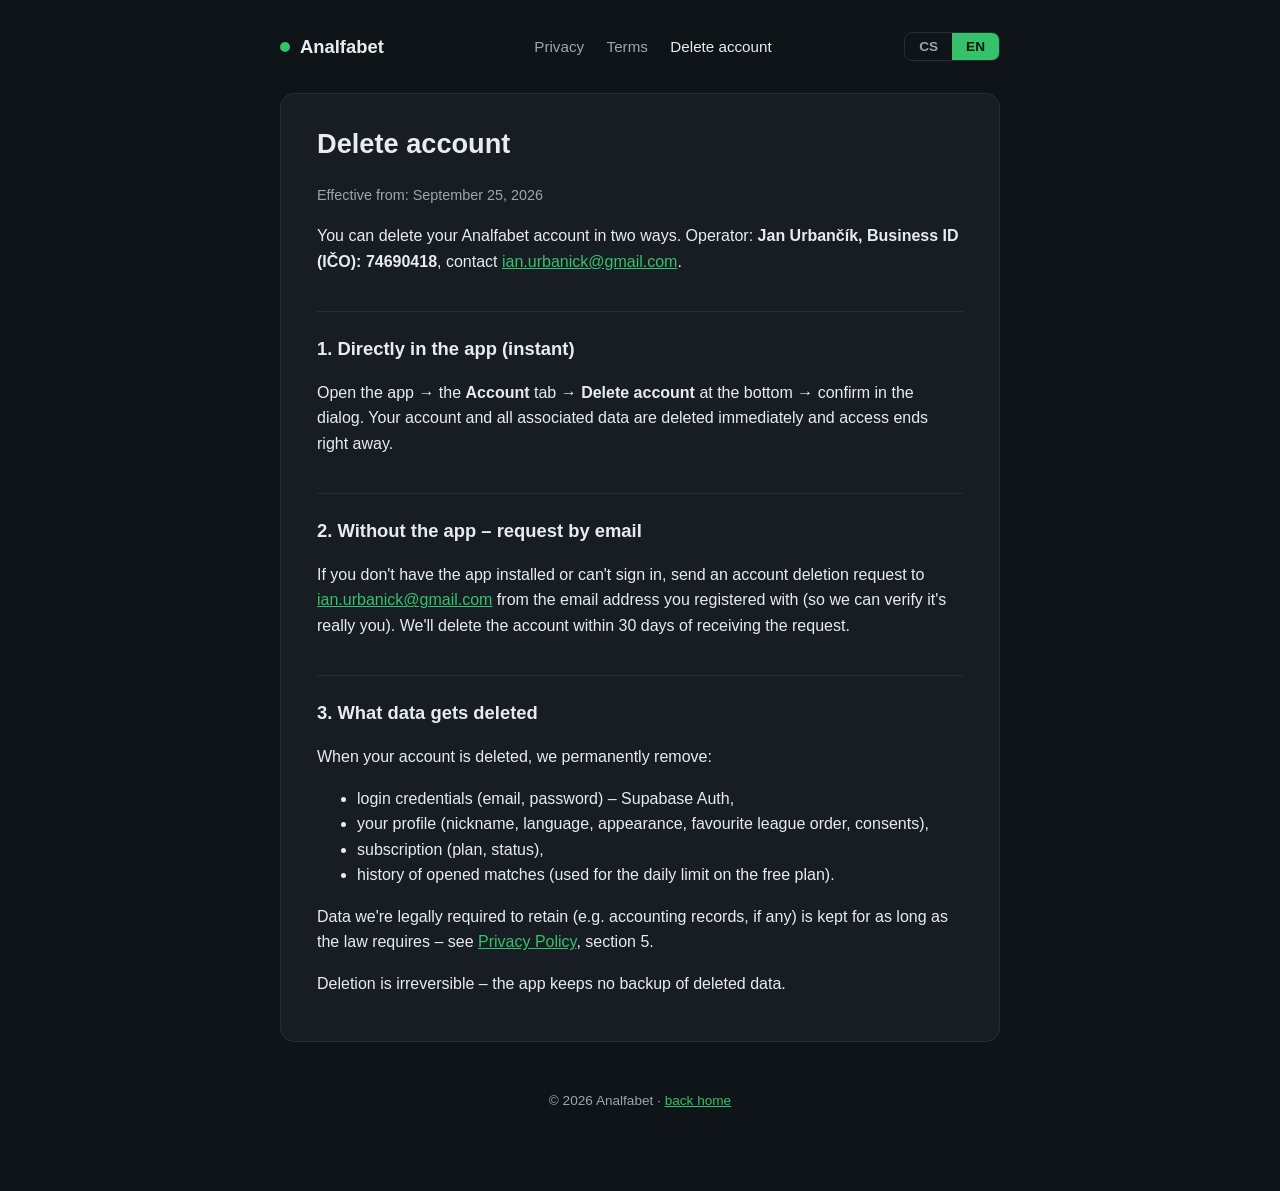
==== delete-account.html @ 8f94e959 "delete user" ====
<!doctype html>
<html lang="cs">
<head>
<meta charset="utf-8">
<meta name="viewport" content="width=device-width, initial-scale=1">
<title>Analfabet &ndash; Smazání účtu / Delete account</title>
<link rel="stylesheet" href="style.css">
</head>
<body>
<div class="wrap">
  <header class="site">
    <a class="brand" href="index.html"><span class="dot"></span> Analfabet</a>
    <nav class="top">
      <a href="privacy.html">Privacy</a>
      <a href="terms.html">Terms</a>
      <a href="delete-account.html" class="active">Delete account</a>
    </nav>
    <div class="lang-toggle">
      <button data-lang="cs">CS</button>
      <button data-lang="en">EN</button>
    </div>
  </header>

  <div class="card">

    <div class="lang-block" data-lang="cs">
      <h1>Smazání účtu</h1>
      <p class="muted">Platnost od: 25. 9. 2026</p>

      <p>Účet v appce Analfabet můžete smazat dvěma způsoby. Provozovatel: <strong>Jan Urbančík,
      IČO 74690418</strong>, kontakt <a href="mailto:ian.urbanick@gmail.com">ian.urbanick@gmail.com</a>.</p>

      <h2>1. Přímo v appce (okamžitě)</h2>
      <p>Otevřete appku &rarr; záložka <strong>Účet</strong> &rarr; dole <strong>Smazat účet</strong>
      &rarr; potvrďte v dialogu. Účet i veškerá přidružená data se smažou okamžitě a přístup zanikne
      hned.</p>

      <h2>2. Bez appky &ndash; žádost e-mailem</h2>
      <p>Pokud appku nemáte nainstalovanou nebo se do ní nemůžete přihlásit, pošlete žádost o smazání
      účtu na <a href="mailto:ian.urbanick@gmail.com">ian.urbanick@gmail.com</a> z e-mailové adresy,
      pod kterou jste v appce registrovaní (kvůli ověření, že jde skutečně o vás). Účet smažeme
      nejpozději do 30 dnů od doručení žádosti.</p>

      <h2>3. Jaká data se smažou</h2>
      <p>Při smazání účtu trvale odstraníme:</p>
      <ul>
        <li>přihlašovací údaje (e-mail, heslo) &ndash; Supabase Auth,</li>
        <li>profil (přezdívka, jazyk, vzhled, oblíbené pořadí lig, souhlasy),</li>
        <li>předplatné (plán, stav),</li>
        <li>historii otevřených zápasů (kvůli dennímu limitu ve free verzi appky).</li>
      </ul>
      <p>Údaje, které jsme ze zákona povinni uchovat (např. účetní doklady, pokud existují), zůstávají
      po dobu vyžadovanou legislativou &ndash; viz <a href="privacy.html">Zásady ochrany osobních
      údajů</a>, bod 5.</p>
      <p>Smazání je nevratné &ndash; appka si žádná data zálohovaně neponechává.</p>
    </div>

    <div class="lang-block" data-lang="en">
      <h1>Delete account</h1>
      <p class="muted">Effective from: September 25, 2026</p>

      <p>You can delete your Analfabet account in two ways. Operator: <strong>Jan Urbančík,
      Business ID (IČO): 74690418</strong>, contact <a href="mailto:ian.urbanick@gmail.com">ian.urbanick@gmail.com</a>.</p>

      <h2>1. Directly in the app (instant)</h2>
      <p>Open the app &rarr; the <strong>Account</strong> tab &rarr; <strong>Delete account</strong>
      at the bottom &rarr; confirm in the dialog. Your account and all associated data are deleted
      immediately and access ends right away.</p>

      <h2>2. Without the app &ndash; request by email</h2>
      <p>If you don't have the app installed or can't sign in, send an account deletion request to
      <a href="mailto:ian.urbanick@gmail.com">ian.urbanick@gmail.com</a> from the email address you
      registered with (so we can verify it's really you). We'll delete the account within 30 days of
      receiving the request.</p>

      <h2>3. What data gets deleted</h2>
      <p>When your account is deleted, we permanently remove:</p>
      <ul>
        <li>login credentials (email, password) &ndash; Supabase Auth,</li>
        <li>your profile (nickname, language, appearance, favourite league order, consents),</li>
        <li>subscription (plan, status),</li>
        <li>history of opened matches (used for the daily limit on the free plan).</li>
      </ul>
      <p>Data we're legally required to retain (e.g. accounting records, if any) is kept for as long
      as the law requires &ndash; see <a href="privacy.html">Privacy Policy</a>, section 5.</p>
      <p>Deletion is irreversible &ndash; the app keeps no backup of deleted data.</p>
    </div>

  </div>

  <footer>
    <div class="lang-block" data-lang="cs">&copy; 2026 Analfabet &middot; <a href="index.html">zpět na úvod</a></div>
    <div class="lang-block" data-lang="en">&copy; 2026 Analfabet &middot; <a href="index.html">back home</a></div>
  </footer>
</div>
<script src="lang.js"></script>
</body>
</html>
---- style.css ----
:root {
  --bg: #0f1418;
  --card: #171d23;
  --text: #e8ecef;
  --muted: #9aa7b0;
  --accent: #35c26b;
  --border: #262e35;
  --maxw: 760px;
}

* { box-sizing: border-box; }

html, body {
  margin: 0;
  padding: 0;
  background: var(--bg);
  color: var(--text);
  font-family: -apple-system, BlinkMacSystemFont, "Segoe UI", Roboto, Helvetica, Arial, sans-serif;
  line-height: 1.6;
}

.wrap {
  max-width: var(--maxw);
  margin: 0 auto;
  padding: 32px 20px 80px;
}

header.site {
  display: flex;
  align-items: center;
  justify-content: space-between;
  gap: 16px;
  margin-bottom: 32px;
  flex-wrap: wrap;
}

.brand {
  display: flex;
  align-items: center;
  gap: 10px;
  font-weight: 700;
  font-size: 1.15rem;
  text-decoration: none;
  color: var(--text);
}

.brand .dot {
  width: 10px;
  height: 10px;
  border-radius: 50%;
  background: var(--accent);
  display: inline-block;
}

nav.top a {
  color: var(--muted);
  text-decoration: none;
  margin-left: 18px;
  font-size: 0.95rem;
}

nav.top a:hover, nav.top a.active {
  color: var(--text);
}

.lang-toggle {
  display: inline-flex;
  border: 1px solid var(--border);
  border-radius: 8px;
  overflow: hidden;
}

.lang-toggle button {
  background: transparent;
  border: none;
  color: var(--muted);
  padding: 6px 14px;
  cursor: pointer;
  font-size: 0.85rem;
  font-weight: 600;
}

.lang-toggle button.active {
  background: var(--accent);
  color: #06180d;
}

.card {
  background: var(--card);
  border: 1px solid var(--border);
  border-radius: 14px;
  padding: 28px clamp(18px, 5vw, 36px);
}

h1 { font-size: 1.7rem; margin-top: 0; }
h2 { font-size: 1.15rem; margin-top: 2em; border-top: 1px solid var(--border); padding-top: 1.2em; }
p, li { color: var(--text); }
.muted { color: var(--muted); font-size: 0.9rem; }
a { color: var(--accent); }

.lang-block { display: none; }
.lang-block.active { display: block; }

.hero {
  text-align: center;
  padding: 40px 0 8px;
}

.hero .dot {
  width: 14px;
  height: 14px;
  border-radius: 50%;
  background: var(--accent);
  display: inline-block;
  margin-bottom: 18px;
}

.links {
  display: flex;
  gap: 14px;
  justify-content: center;
  margin-top: 28px;
  flex-wrap: wrap;
}

.links a {
  border: 1px solid var(--border);
  border-radius: 10px;
  padding: 12px 20px;
  text-decoration: none;
  color: var(--text);
  font-weight: 600;
}

.links a:hover { border-color: var(--accent); }

footer {
  text-align: center;
  color: var(--muted);
  font-size: 0.85rem;
  margin-top: 48px;
}
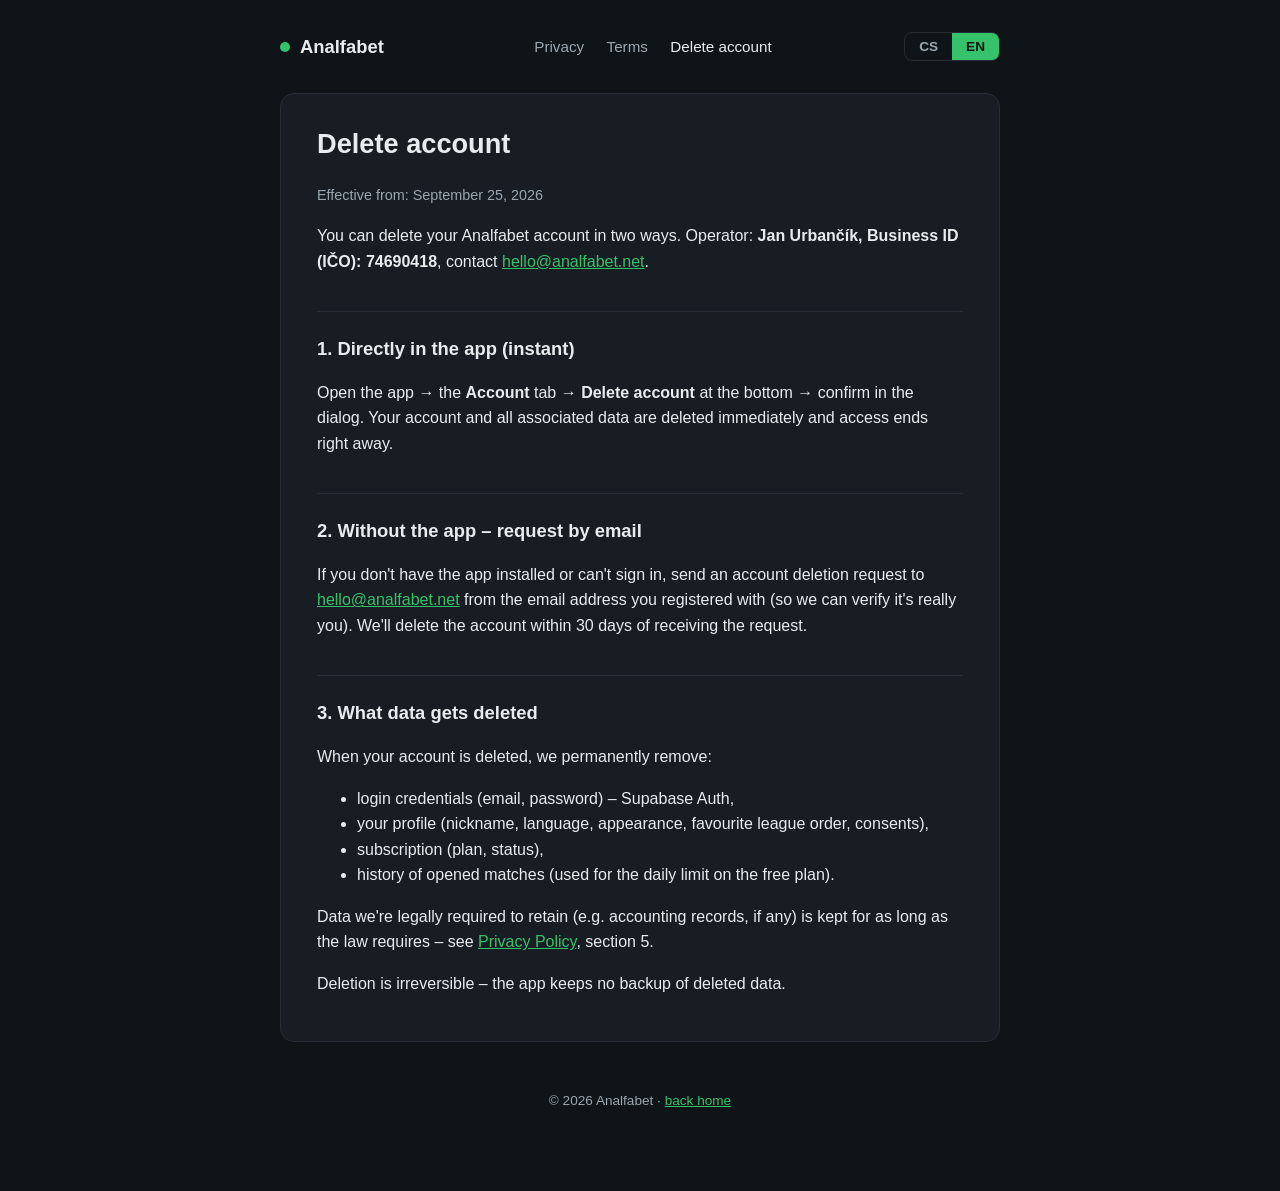
==== commit de62dc20: "terms/mail" ====
--- a/delete-account.html
+++ b/delete-account.html
@@ -28,7 +28,7 @@
       <p class="muted">Platnost od: 25. 9. 2026</p>
 
       <p>Účet v appce Analfabet můžete smazat dvěma způsoby. Provozovatel: <strong>Jan Urbančík,
-      IČO 74690418</strong>, kontakt <a href="mailto:ian.urbanick@gmail.com">ian.urbanick@gmail.com</a>.</p>
+      IČO 74690418</strong>, kontakt <a href="mailto:hello@analfabet.net">hello@analfabet.net</a>.</p>
 
       <h2>1. Přímo v appce (okamžitě)</h2>
       <p>Otevřete appku &rarr; záložka <strong>Účet</strong> &rarr; dole <strong>Smazat účet</strong>
@@ -37,7 +37,7 @@
 
       <h2>2. Bez appky &ndash; žádost e-mailem</h2>
       <p>Pokud appku nemáte nainstalovanou nebo se do ní nemůžete přihlásit, pošlete žádost o smazání
-      účtu na <a href="mailto:ian.urbanick@gmail.com">ian.urbanick@gmail.com</a> z e-mailové adresy,
+      účtu na <a href="mailto:hello@analfabet.net">hello@analfabet.net</a> z e-mailové adresy,
       pod kterou jste v appce registrovaní (kvůli ověření, že jde skutečně o vás). Účet smažeme
       nejpozději do 30 dnů od doručení žádosti.</p>
 
@@ -60,7 +60,7 @@
       <p class="muted">Effective from: September 25, 2026</p>
 
       <p>You can delete your Analfabet account in two ways. Operator: <strong>Jan Urbančík,
-      Business ID (IČO): 74690418</strong>, contact <a href="mailto:ian.urbanick@gmail.com">ian.urbanick@gmail.com</a>.</p>
+      Business ID (IČO): 74690418</strong>, contact <a href="mailto:hello@analfabet.net">hello@analfabet.net</a>.</p>
 
       <h2>1. Directly in the app (instant)</h2>
       <p>Open the app &rarr; the <strong>Account</strong> tab &rarr; <strong>Delete account</strong>
@@ -69,7 +69,7 @@
 
       <h2>2. Without the app &ndash; request by email</h2>
       <p>If you don't have the app installed or can't sign in, send an account deletion request to
-      <a href="mailto:ian.urbanick@gmail.com">ian.urbanick@gmail.com</a> from the email address you
+      <a href="mailto:hello@analfabet.net">hello@analfabet.net</a> from the email address you
       registered with (so we can verify it's really you). We'll delete the account within 30 days of
       receiving the request.</p>
 
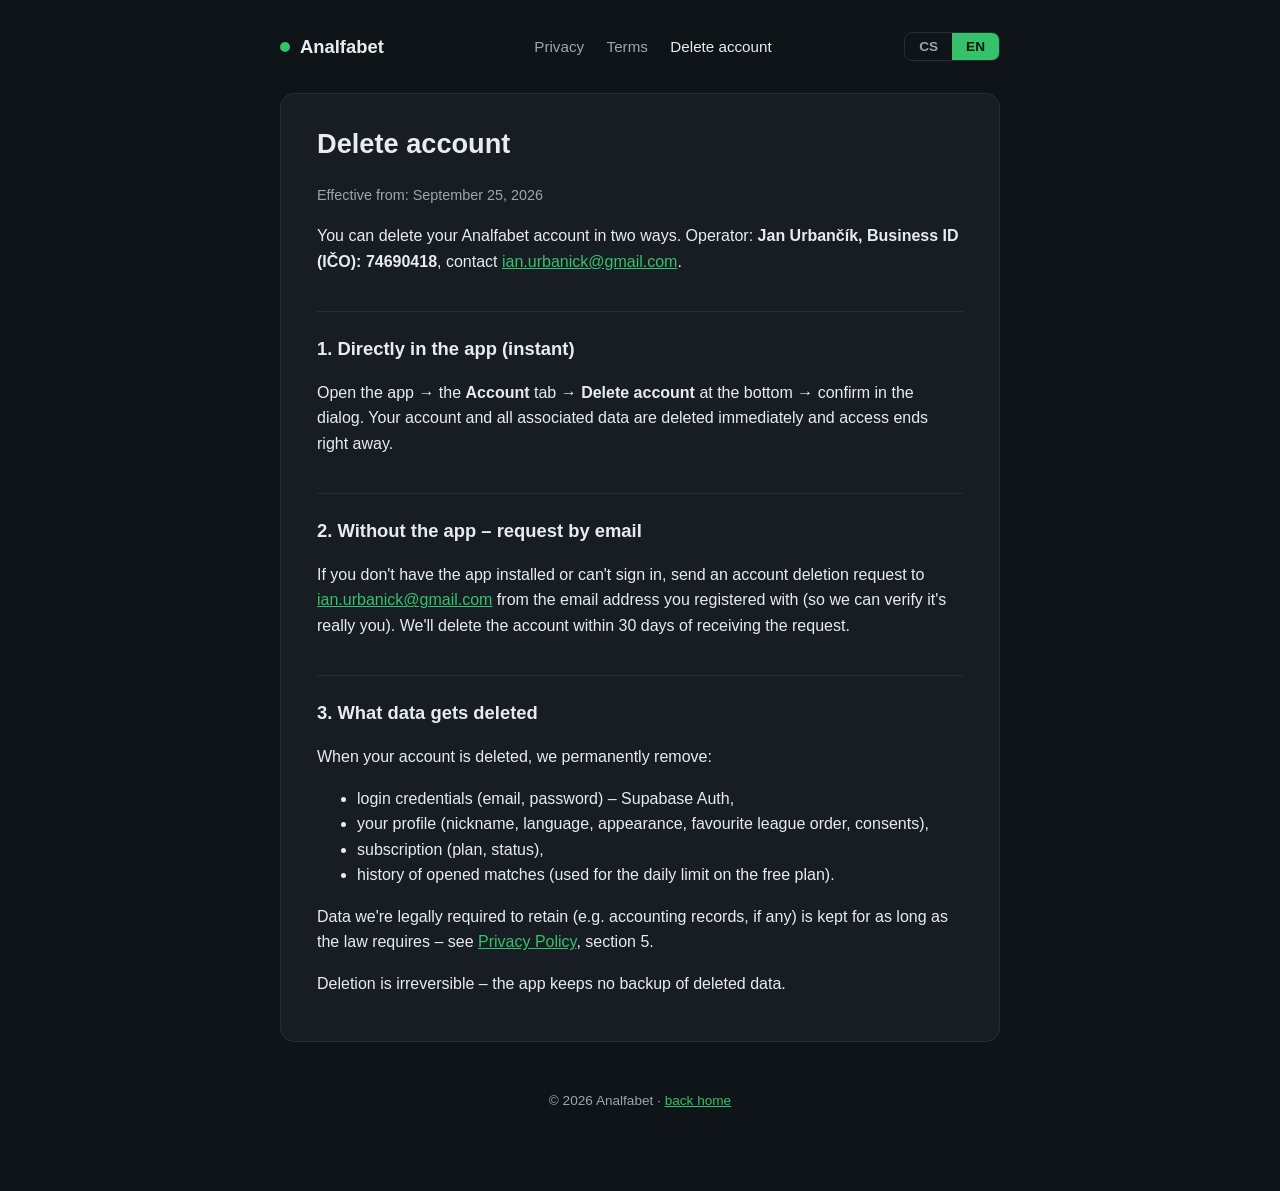
==== commit e7d17826: "update terms" ====
--- a/delete-account.html
+++ b/delete-account.html
@@ -28,7 +28,7 @@
       <p class="muted">Platnost od: 25. 9. 2026</p>
 
       <p>Účet v appce Analfabet můžete smazat dvěma způsoby. Provozovatel: <strong>Jan Urbančík,
-      IČO 74690418</strong>, kontakt <a href="mailto:hello@analfabet.net">hello@analfabet.net</a>.</p>
+      IČO 74690418</strong>, kontakt <a href="mailto:ian.urbanick@gmail.com">ian.urbanick@gmail.com</a>.</p>
 
       <h2>1. Přímo v appce (okamžitě)</h2>
       <p>Otevřete appku &rarr; záložka <strong>Účet</strong> &rarr; dole <strong>Smazat účet</strong>
@@ -37,7 +37,7 @@
 
       <h2>2. Bez appky &ndash; žádost e-mailem</h2>
       <p>Pokud appku nemáte nainstalovanou nebo se do ní nemůžete přihlásit, pošlete žádost o smazání
-      účtu na <a href="mailto:hello@analfabet.net">hello@analfabet.net</a> z e-mailové adresy,
+      účtu na <a href="mailto:ian.urbanick@gmail.com">ian.urbanick@gmail.com</a> z e-mailové adresy,
       pod kterou jste v appce registrovaní (kvůli ověření, že jde skutečně o vás). Účet smažeme
       nejpozději do 30 dnů od doručení žádosti.</p>
 
@@ -60,7 +60,7 @@
       <p class="muted">Effective from: September 25, 2026</p>
 
       <p>You can delete your Analfabet account in two ways. Operator: <strong>Jan Urbančík,
-      Business ID (IČO): 74690418</strong>, contact <a href="mailto:hello@analfabet.net">hello@analfabet.net</a>.</p>
+      Business ID (IČO): 74690418</strong>, contact <a href="mailto:ian.urbanick@gmail.com">ian.urbanick@gmail.com</a>.</p>
 
       <h2>1. Directly in the app (instant)</h2>
       <p>Open the app &rarr; the <strong>Account</strong> tab &rarr; <strong>Delete account</strong>
@@ -69,7 +69,7 @@
 
       <h2>2. Without the app &ndash; request by email</h2>
       <p>If you don't have the app installed or can't sign in, send an account deletion request to
-      <a href="mailto:hello@analfabet.net">hello@analfabet.net</a> from the email address you
+      <a href="mailto:ian.urbanick@gmail.com">ian.urbanick@gmail.com</a> from the email address you
       registered with (so we can verify it's really you). We'll delete the account within 30 days of
       receiving the request.</p>
 
--- a/style.css
+++ b/style.css
@@ -140,3 +140,66 @@
   font-size: 0.85rem;
   margin-top: 48px;
 }
+
+/* --- Stránka pozvánky (pozvanka.html) --- */
+
+.links a.primary {
+  background: var(--accent);
+  border-color: var(--accent);
+  color: #06180d;
+}
+
+.links a.primary:hover { border-color: var(--text); }
+
+.invite-code-card {
+  margin: 28px auto 0;
+  max-width: 420px;
+  background: var(--card);
+  border: 1px solid var(--border);
+  border-radius: 14px;
+  padding: 20px 18px;
+}
+
+.invite-code-card h2 {
+  font-size: 1rem;
+  margin: 0 0 14px;
+  border-top: none;
+  padding-top: 0;
+  color: var(--muted);
+  font-weight: 600;
+}
+
+.invite-code-row {
+  display: flex;
+  align-items: center;
+  justify-content: center;
+  gap: 12px;
+  flex-wrap: wrap;
+}
+
+.invite-code {
+  font-family: ui-monospace, SFMono-Regular, Menlo, Consolas, monospace;
+  font-size: clamp(1.3rem, 7vw, 1.7rem);
+  font-weight: 700;
+  letter-spacing: 0.12em;
+  color: var(--accent);
+  word-break: break-all;
+}
+
+.btn-copy {
+  background: transparent;
+  border: 1px solid var(--border);
+  border-radius: 10px;
+  color: var(--text);
+  font: inherit;
+  font-weight: 600;
+  font-size: 0.9rem;
+  padding: 8px 16px;
+  cursor: pointer;
+}
+
+.btn-copy:hover { border-color: var(--accent); }
+
+.invite-code-card .muted { margin: 14px 0 0; }
+
+.invite-note { margin-top: 14px; }
